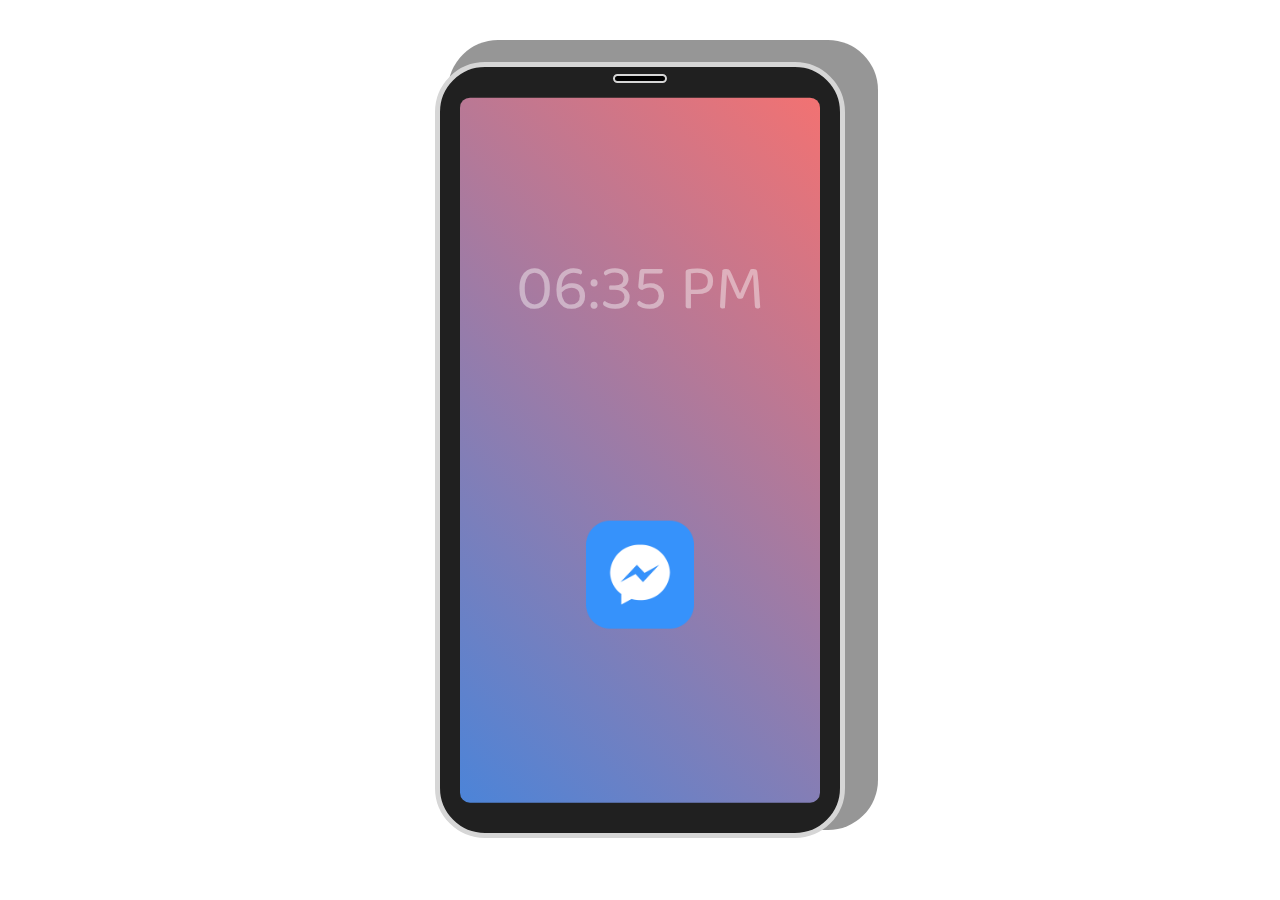
==== index.html @ ae020f7f "sfsdf" ====
<!DOCTYPE html>
<html>
    <head>
        <link rel="stylesheet" href="file.css">
        <script src="https://ajax.googleapis.com/ajax/libs/jquery/3.6.0/jquery.min.js"></script>
        <script src = "index.js"></script>
        <!-- <script src = "app.js"></script> -->

    </head>
    <body>
        <section id="phone">
            <div class="parent"> 
                <div class="img"></div>
                <!-- Phone outside -->
                <div id="outside" class="outside">
                    <!-- Phone Screen -->
                    <div class="inside homeScreen">
                        <div id="icon" class="icon"></div>
                        <div class="click_message">Click me!</div>
                        <div id="time" class="time"></div>
                    </div>

                    <!--Everything Inside the message app-->
                    <div id="messageApp" class="inside messageApp">
                        <!-- <div class="blurContact"></div> -->
                        <div class="contact">
                            <div id="pic" class="pic"></div>
                            <div id="picName" class="picName">Vanessa Cat Le</div>
                            <div id="moreInfo" class="moreInfo"><p>i</p></div>
                        </div>
                        <div id="frameSpace" class="frameSpace">
                            <iframe src="app.html" id="frame" class="frame" frameBorder="0">
                            </iframe>
                        </div>
                        
                        <!-- This area is mine -->
                        <div id="messageOption" class="messageOption">   
                            <div id= "message1" class = "chooseMessage"><p>Hi, tell me about yourself!</p></div>
                            <div id= "message2" class = "chooseMessage"><p>Where can I go to find more information<br>about you?</p></div>
                            <div id= "message3" class = "chooseMessage"><p>What do you like?</p></div>
                        </div>
                        <!-- mooooooo -->
                        <div id="messageBarSpace" class="messageBarSpace";>
                            <div class="sendButton"><p>↑</p></div>
                            <div id="messageBar" class="messageBar"><p>Choose Message</p></div>
                        </div>
                        <div id="contactCard" class="contactCard">
                            <div id="closeButton" class="closeButton"><p>X</p></div>
                        </div>
                    </div>

                    <div class="button"></div>
                </div>
                <div id="shadow" class="shadow"></div>
                
            </div>
        </section>
    </body>
</html>
---- file.css ----
@import url('https://fonts.googleapis.com/css2?family=Itim&display=swap');
@import url('https://fonts.googleapis.com/css2?family=Baloo+Bhai+2:wght@800&display=swap');
@import url('https://fonts.googleapis.com/css2?family=Raleway&display=swap');

body{
    margin: 0;
    overflow-y:auto;
    overflow-x: hidden;
}
.img{
    position:absolute;
    height:100vh;
    width:100vw;
    /* height:100%;
    width:100%; */
    background-image: url("https://wallpapertag.com/wallpaper/full/0/2/5/203441-new-dark-anime-background-scenery-1920x1080-for-mobile-hd.jpg"); 
    opacity:0.5; 
    z-index: -3; 
    filter: brightness(0.5);
    background-size:contain;
}
.parent{
    height:100vh;
    width:auto;
    /* position:absolute;
    height:100%;
    width:100%; */
}
.outside{
    position: relative;
    /* height:90%;
    width:25%; */
    height: 766px;
    width: 400px;
    border-radius: 50px;
    background-color: rgb(32, 32, 32);
    left: 50%;
    top: 50%;
    transform: translate(-50%, -50%);
    border-width:5px;
    border-style:solid;
    border-color:rgb(214, 214, 214);
}
.shadow{
    position: absolute;
    /* height:90%;
    width:25%; */
    height: 790px;
    width: 430px;
    border-radius: 50px;
    background-color: rgba(0, 0, 0, 0.411);
    top: 40px;
    left:35%;
    z-index: -1;
    
}

.inside{
    position:absolute;
    height: 92%; 
    width: 90%;
    /*padding:100px;*/
    border-radius: 10px;
    left: 50%;
    top: 50%;
    transform: translate(-50%,-50%);
    /* z-index: -1; */
}
.homeScreen{
    background-image: linear-gradient(-135deg, rgb(242, 114, 114), rgb(76, 132, 216));
}
.messageApp{
    background-color: white;
    z-index: -10;
    opacity:0;
    overflow: hidden;
}

.button{
    position: absolute;
    height:5px;
    width:50px;
    background-color: black;
    border-radius:100px;
    left:50%;
    top: 7px;
    transform: translate(-50%);
    background-color: black;
    border-width:2px;
    border-style:solid;
    border-color:rgb(214, 214, 214);
}

.icon{
    position:absolute;
    background-image: url("message_icon.png");
    background-size:contain;
    background-repeat:no-repeat;
    top: 60%;
    left:50%;
    transform: translate(-50%);
    height:30%;
    width:30%;
    /* top:-4px;  */
    animation: bouncesIcon 1s infinite ease-in-out;
}

@keyframes bouncesIcon {
    0%{
        top:60%;
    }
    50%{
        top: 62%;
    }
    100%{
        top:60%;
    }
}

@keyframes openIcon {
    0%{
        opacity: 0;
    }
    100%{
        opacity: 1;
    }
}
.time{
    position: absolute;
    width:100%;
    font-family: 'Baloo Bhai 2', cursive;
    font-size: 400%;
    color:rgba(250, 250, 250, 0.443);
    top: 20%;
    left:50%;
    transform: translate(-50%);
    text-align: center;
}

.click_message{
    position:absolute;
    height: 20px;
    width: 80px;
    top:80%;
    left: 50%;
    transform: translate(-50%);
    background-color: rgba(255, 255, 255, 0.372);
    display:none;
    text-align:center;
    border-radius: 5px;
    color: black;
    font-family: 'Itim';
    font-weight: bold;   
}

.icon:hover + .click_message{
    display:block;
}

.contact{
    position: absolute;
    height:15%;
    width:100%;
    border-top-left-radius: 10px;
    border-top-right-radius: 10px;
    top:0%;
    background-image: linear-gradient(rgb(169, 146, 255),rgba(255, 164, 177, 0.86));
    z-index: 10;
}
.picName{
    position: absolute;
    left:50%;
    top:75%;
    transform: translate(-50%);
    font-family: 'Raleway', sans-serif;
}

.pic{
    position:absolute;
    top:40%;
    left:50%;
    transform: translate(-50%, -50%);
    width: 60px;
    height: 60px;
    border-radius:100px;
    background-image: url("cat.png");
    background-size: cover; 
}

.moreInfo{
    position: absolute;
    height: auto;
    width:5.5%;
    top:75%;
    left:68%;
    font-weight: bolder;
    border-radius: 100px;
    border-width:1.33px;
    border-style:solid;
    border-color: black;
    background-color:rgba(255, 164, 178, 0);
    color: black;
    padding: 0px;
}

.moreInfo p{
    position:relative;
    margin: 2px;
    text-align: center;
    vertical-align: middle;
    font-size: 12px;
}

@keyframes bouncesMoreInfo{
    0%{
        top:73%;
    }
    50%{
        top: 75%;
    }
    100%{
        top:73%;
    }
}

.frameSpace{
    position: absolute;
    height:93%;
    width: 100%;
    background-color: rgb(255, 255, 255);
    z-index:-1;
    border-top-left-radius: 10px;
    border-top-right-radius: 10px;
    
}
.frame{
    /* top:-15%; */
    width:100%;
    height:100%;
    border-radius: 10px;
}

.messageOption{
    position: absolute;
    height: 35%;
    width: 100%;
    top:65%;
    background-image: linear-gradient(rgba(255, 212, 218, 0.342),rgba(255, 212, 218, 0.662));
    border-bottom-left-radius: 10px;
    border-bottom-right-radius: 10px;
    align-items: center;
    display: flex;
    flex-direction: column;
    font-size: 85%;
    display: none;
}

@keyframes chooseIn {
    0%{
        height:0%;
        opacity: 0;
    }
    100%{
        height: 35%;
        opacity: 1;
    }
}

@keyframes chooseOut {
    0%{
        height: 35%;
        opacity: 1;
    }
    100%{
        height:0%;
        opacity: 0;
    }
}

@keyframes expand {
    0%{
        opacity: 0;
        height:0%;
        color:rgba(253, 253, 253, 0);
        font-size: 10%;
    }
    100%{
        /* height: 100%; */
        color:black;
        font-size: 100%;
        opacity: 1;
    }

}

@keyframes collapse {
    0%{
        /* height: 100%; */
        color:black;
        font-size: 100%;
        opacity: 1;
    }
    100%{
        opacity: 0;
        height:0%;
        color:rgba(253, 253, 253, 0);
        font-size: 85%;
    }
}

.chooseMessage{
    position:relative;
    max-width: 90%;
    margin-top: 25px;
    width: 80%;
    padding-left: 2%;
    padding-right: 2%;
    height: auto;
    text-align: center;
    background-image: linear-gradient(rgba(255, 210, 217, 0.9),rgb(255, 183, 194));
    border-radius: 20px;
    font-family: 'Raleway', sans-serif;
    opacity: 0;
}

.messageBarSpace{
    position: absolute;
    height:7%;
    width:100%;
    top:93%;
    background-color: white;
    border-bottom-left-radius: 10px;
    border-bottom-right-radius: 10px;
    /* display:none; */
}

.messageBar{
    position: absolute;
    height:auto;
    width:85%;
    top:50%;
    left: 2%;
    transform: translate(0%,-50%);
    border-width:1px;
    border-style:solid;
    border-color: rgba(83, 82, 82, 0.479);
    border-radius: 20px;
    padding:0px;
}

.messageBar p{
    position:relative;
    margin: 8px;
    font-size: 12px;
    vertical-align:top;
    font-family: 'Raleway', sans-serif;
}

.sendButton{
    position: absolute;
    height:auto;
    width:9.5%;
    top:50%;
    transform: translate(0%,-50%);
    left:88.5%;
    border-width:1px;
    border-style:solid;
    border-color: rgba(83, 82, 82, 0.479);
    background-color: grey;
    color:white;
    border-radius: 100px;
    padding:0px;
}

.sendButton p{
    position:relative;
    margin: 3px;
    text-align: center;
    vertical-align: middle;
    font-size: 17px;
}

.contactCard{
    position:relative;
    height:50%;
    width:100%;
    top:50%;
    background-color:rgb(131, 131, 228);
    border-top-left-radius: 20px;
    border-top-right-radius: 20px;
    display:none;
    
}

@keyframes slideIn{
    0%{
        top:200%
    }
    100%{
        top:50%;
    }
}

.closeButton{
    position: absolute;
    height: auto;
}
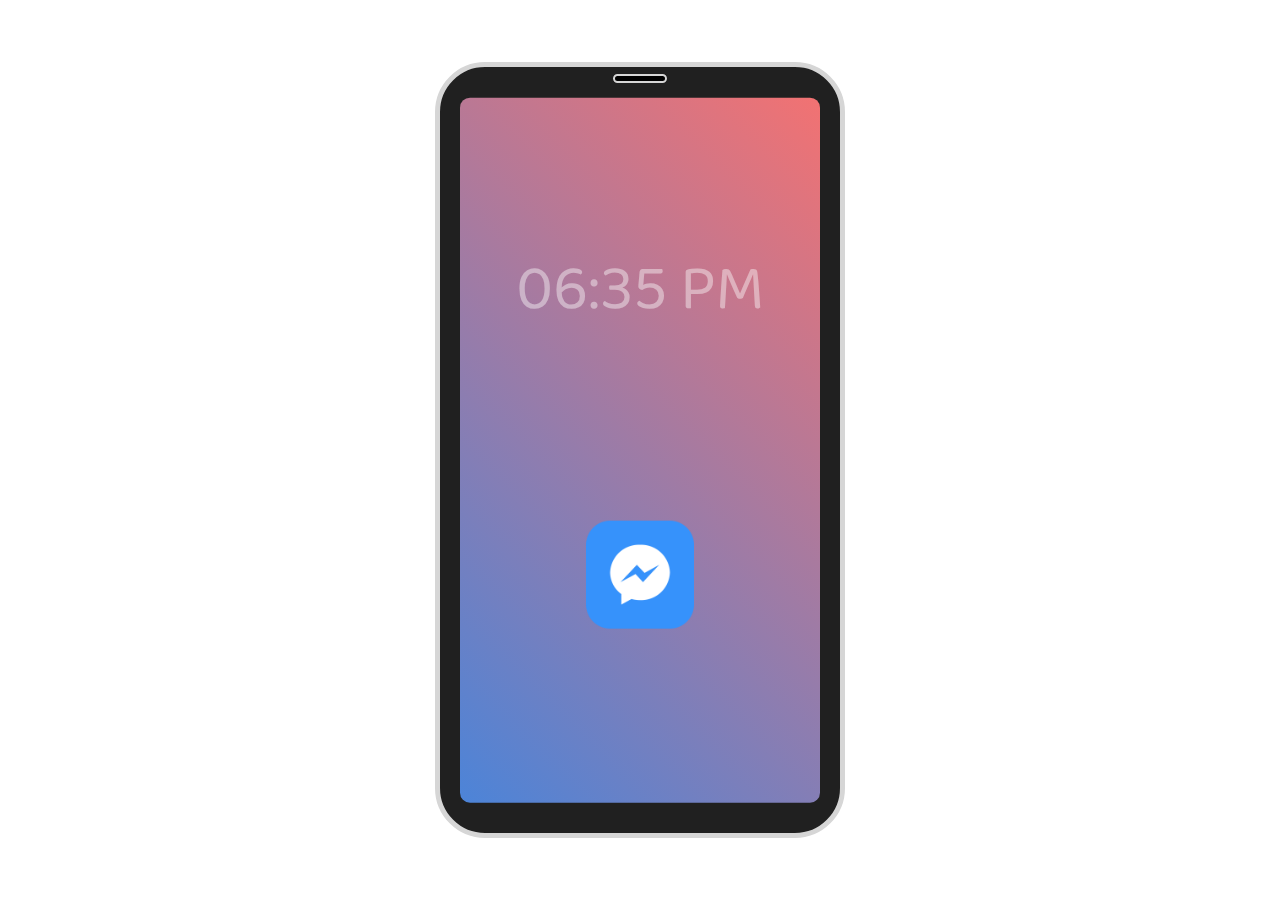
==== commit 4f4d188e: "Release 1.0" ====
--- a/index.html
+++ b/index.html
@@ -45,13 +45,21 @@
                             <div id="messageBar" class="messageBar"><p>Choose Message</p></div>
                         </div>
                         <div id="contactCard" class="contactCard">
+                            <div id="appList" class="appList">
+                                <div id="linkedin" class="app linkedin"></div>
+                                <div id="resume" class="app resume"></div>
+                                <div id="email" class="app email"></div>
+                            </div>
+                            <div id="linkedinName" class="name linkedinName"><p>LinkedIn</p></div>
+                            <div id="resumeName" class="name resumeName"><p>Resume</p></div>
+                            <div id="emailName" class="name emailName"><p>Email</p></div>
                             <div id="closeButton" class="closeButton"><p>X</p></div>
                         </div>
                     </div>
 
                     <div class="button"></div>
                 </div>
-                <div id="shadow" class="shadow"></div>
+                <!-- <div id="shadow" class="shadow"></div> -->
                 
             </div>
         </section>
--- a/file.css
+++ b/file.css
@@ -1,10 +1,11 @@
 @import url('https://fonts.googleapis.com/css2?family=Itim&display=swap');
 @import url('https://fonts.googleapis.com/css2?family=Baloo+Bhai+2:wght@800&display=swap');
 @import url('https://fonts.googleapis.com/css2?family=Raleway&display=swap');
+@import url('https://fonts.googleapis.com/css2?family=Mochiy+Pop+One&display=swap');
 
 body{
     margin: 0;
-    overflow-y:auto;
+    overflow-y:scroll;
     overflow-x: hidden;
 }
 .img{
@@ -17,7 +18,7 @@
     opacity:0.5; 
     z-index: -3; 
     filter: brightness(0.5);
-    background-size:contain;
+    background-size:cover;
 }
 .parent{
     height:100vh;
@@ -139,6 +140,7 @@
 
 .click_message{
     position:absolute;
+    padding: 5px;
     height: 20px;
     width: 80px;
     top:80%;
@@ -147,9 +149,9 @@
     background-color: rgba(255, 255, 255, 0.372);
     display:none;
     text-align:center;
-    border-radius: 5px;
+    border-radius: 50px;
     color: black;
-    font-family: 'Itim';
+    font-family: 'Raleway', sans-serif;
     font-weight: bold;   
 }
 
@@ -381,14 +383,13 @@
 }
 
 .contactCard{
-    position:relative;
-    height:50%;
+    position:absolute;
+    height:30%;
     width:100%;
-    top:50%;
-    background-color:rgb(131, 131, 228);
+    top:200%;
+    background-image: linear-gradient(rgba(255, 164, 177, 0.86),rgb(169, 146, 255));
     border-top-left-radius: 20px;
     border-top-right-radius: 20px;
-    display:none;
     
 }
 
@@ -397,11 +398,101 @@
         top:200%
     }
     100%{
-        top:50%;
+        top:70%;
     }
 }
 
 .closeButton{
     position: absolute;
     height: auto;
+    width: auto;
+    left: 3%;
+    font-weight: bold;
+    font-family: 'Mochiy Pop One', sans-serif;
+    color: white;
+}
+
+@keyframes slideOut{
+    0%{
+        top:70%
+    }
+    100%{
+        top:200%;
+    }
+}
+
+.appList{
+    position:absolute;
+    display:flex;
+    flex-direction: row;
+    align-items: center;
+    height:70%;
+    width:90%;
+    left: 50%;
+    top:10%;
+    transform: translate(-51%);
+}
+
+.app{
+    position:relative;
+    background-size:contain;
+    background-repeat:no-repeat;
+    height:45%; 
+    width:45%;
+    background-position: center;
+    margin-left:1%;
+}
+
+.linkedin{
+    background-image: url("linkedin.png");
+}
+
+.resume{
+    background-image: url("resume.png"); 
+}
+
+.email{
+    background-image: url("email.png"); 
+}
+
+.name{
+    position:absolute;
+    height:auto;
+    width:auto;
+    font-family: 'Raleway', sans-serif;
+    color:white;
+    top:57%;
+}
+
+.linkedinName{
+    left:11.5%;
+}
+.linkedin:hover{
+    animation: iconhover 1s ;
+}
+
+.resumeName{
+    left:41.5%;
+}
+.resume:hover{
+    animation: iconhover 1s ;
+}
+
+.emailName{
+    left:74.3%;
+}
+.email:hover{
+    animation: iconhover 1s ;
+}
+
+@keyframes iconhover{
+    0%{
+        padding-bottom:0%;
+    }
+    50%{
+        padding-bottom:5%;
+    }
+    100%{
+        padding-bottom:0%;
+    }
 }